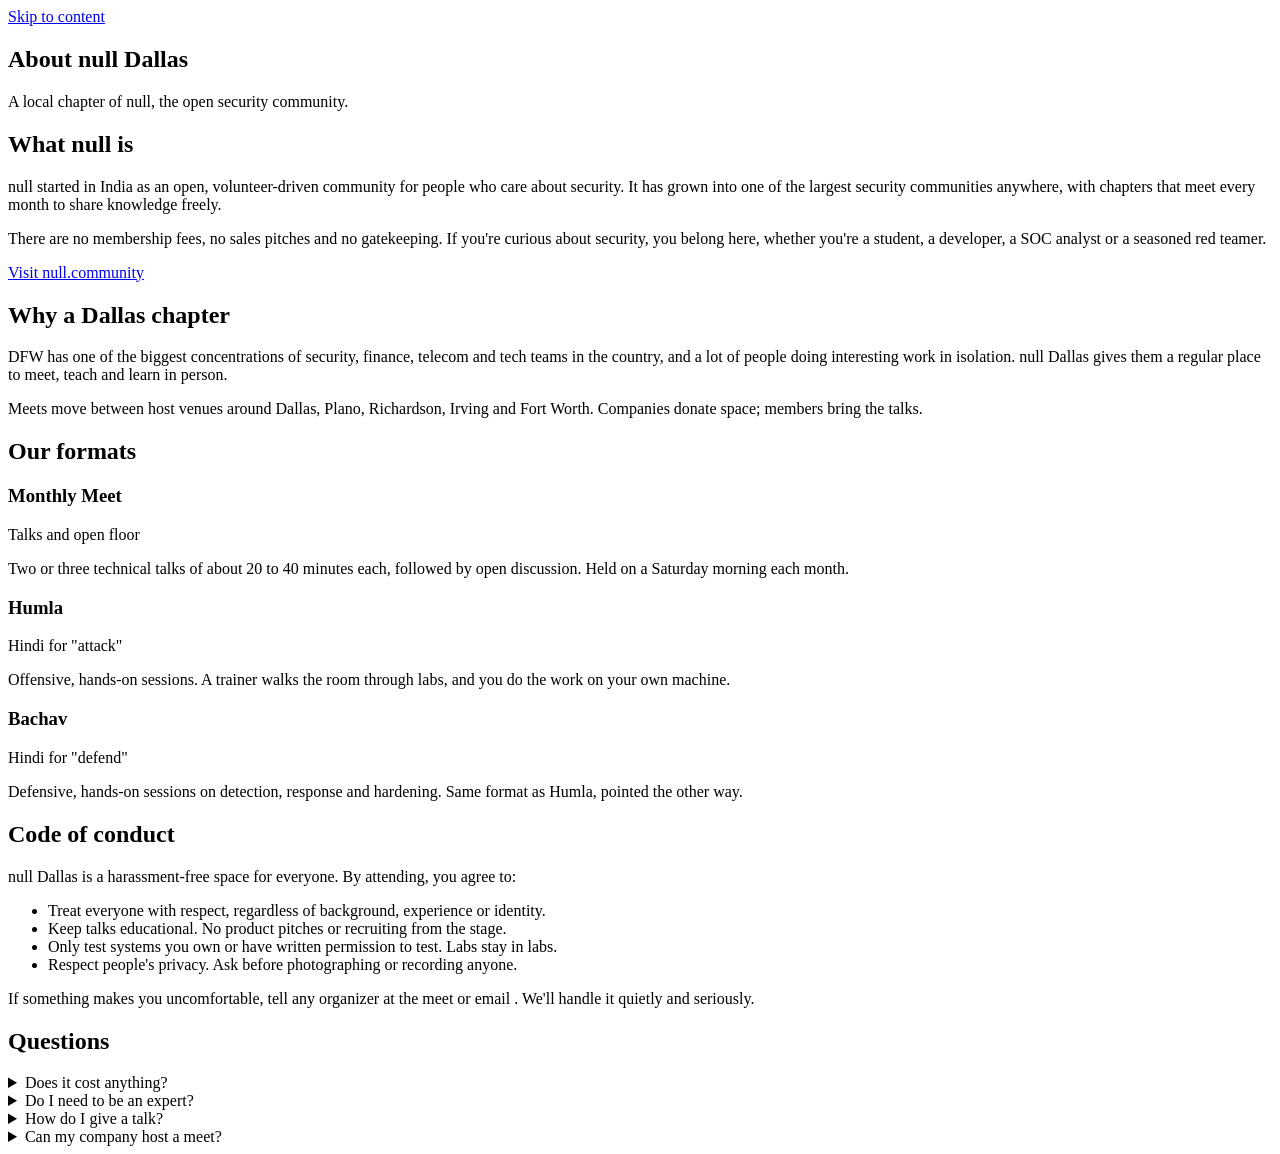
==== about.html @ 43634676 "Add files via upload" ====
<!DOCTYPE html>
<html lang="en">
<head>
<meta charset="utf-8">
<meta name="viewport" content="width=device-width, initial-scale=1">
<title>About — null Dallas</title>
<meta name="description" content="What null is, how null Dallas runs, our formats and code of conduct.">
<meta property="og:title" content="About — null Dallas">
<meta property="og:description" content="What null is, how null Dallas runs, our formats and code of conduct.">
<meta name="theme-color" content="#13203f">
<link rel="icon" href="favicon.svg" type="image/svg+xml">
<link rel="preconnect" href="https://fonts.googleapis.com">
<link rel="preconnect" href="https://fonts.gstatic.com" crossorigin>
<link href="https://fonts.googleapis.com/css2?family=Atkinson+Hyperlegible:wght@400;700&family=Bricolage+Grotesque:opsz,wght@12..96,600..800&display=swap" rel="stylesheet">
<link rel="stylesheet" href="css/style.css">
</head>
<body data-page="about">
<a class="skip" href="#main">Skip to content</a>
<header data-header></header>
<main id="main">
<section class="page-hero"><div class="wrap">
  <h1>About null Dallas</h1>
  <p>A local chapter of null, the open security community.</p>
</div></section>

<section class="section"><div class="wrap two-col">
  <div class="prose">
    <h2>What null is</h2>
    <p>null started in India as an open, volunteer-driven community for people who care about security. It has grown into one of the largest security communities anywhere, with chapters that meet every month to share knowledge freely.</p>
    <p>There are no membership fees, no sales pitches and no gatekeeping. If you're curious about security, you belong here, whether you're a student, a developer, a SOC analyst or a seasoned red teamer.</p>
    <p><a data-href="nullCommunity" href="https://null.community">Visit null.community</a></p>
  </div>
  <div class="prose">
    <h2>Why a Dallas chapter</h2>
    <p>DFW has one of the biggest concentrations of security, finance, telecom and tech teams in the country, and a lot of people doing interesting work in isolation. null Dallas gives them a regular place to meet, teach and learn in person.</p>
    <p>Meets move between host venues around Dallas, Plano, Richardson, Irving and Fort Worth. Companies donate space; members bring the talks.</p>
  </div>
</div></section>

<section class="section band"><div class="wrap">
  <div class="section-head"><div><h2>Our formats</h2></div></div>
  <div class="formats">
    <div class="format meet"><h3>Monthly Meet</h3><p class="native">Talks and open floor</p><p>Two or three technical talks of about 20 to 40 minutes each, followed by open discussion. Held on a Saturday morning each month.</p></div>
    <div class="format humla"><h3>Humla</h3><p class="native">Hindi for "attack"</p><p>Offensive, hands-on sessions. A trainer walks the room through labs, and you do the work on your own machine.</p></div>
    <div class="format bachav"><h3>Bachav</h3><p class="native">Hindi for "defend"</p><p>Defensive, hands-on sessions on detection, response and hardening. Same format as Humla, pointed the other way.</p></div>
  </div>
</div></section>

<section class="section"><div class="wrap two-col">
  <div class="prose" id="code-of-conduct">
    <h2>Code of conduct</h2>
    <p>null Dallas is a harassment-free space for everyone. By attending, you agree to:</p>
    <ul>
      <li>Treat everyone with respect, regardless of background, experience or identity.</li>
      <li>Keep talks educational. No product pitches or recruiting from the stage.</li>
      <li>Only test systems you own or have written permission to test. Labs stay in labs.</li>
      <li>Respect people's privacy. Ask before photographing or recording anyone.</li>
    </ul>
    <p>If something makes you uncomfortable, tell any organizer at the meet or email <a data-email href="#"></a>. We'll handle it quietly and seriously.</p>
  </div>
  <div class="faq">
    <h2>Questions</h2>
    <details><summary>Does it cost anything?</summary><p>No. Every null event is free. Venues are donated by host companies.</p></details>
    <details><summary>Do I need to be an expert?</summary><p>Not at all. Many members come to their first meet knowing very little. Talks span beginner to advanced.</p></details>
    <details><summary>How do I give a talk?</summary><p>Send a proposal through the <a href="get-involved.html">Get involved</a> page. A short outline is enough; organizers will help you shape it.</p></details>
    <details><summary>Can my company host a meet?</summary><p>Yes, please. We need a room for 40 to 80 people with a projector and Wi-Fi on a Saturday morning. See <a href="get-involved.html">Get involved</a>.</p></details>
  </div>
</div></section>
</main>
<footer data-footer></footer>
<script src="js/data.js"></script>
<script src="js/main.js"></script>
</body>
</html>
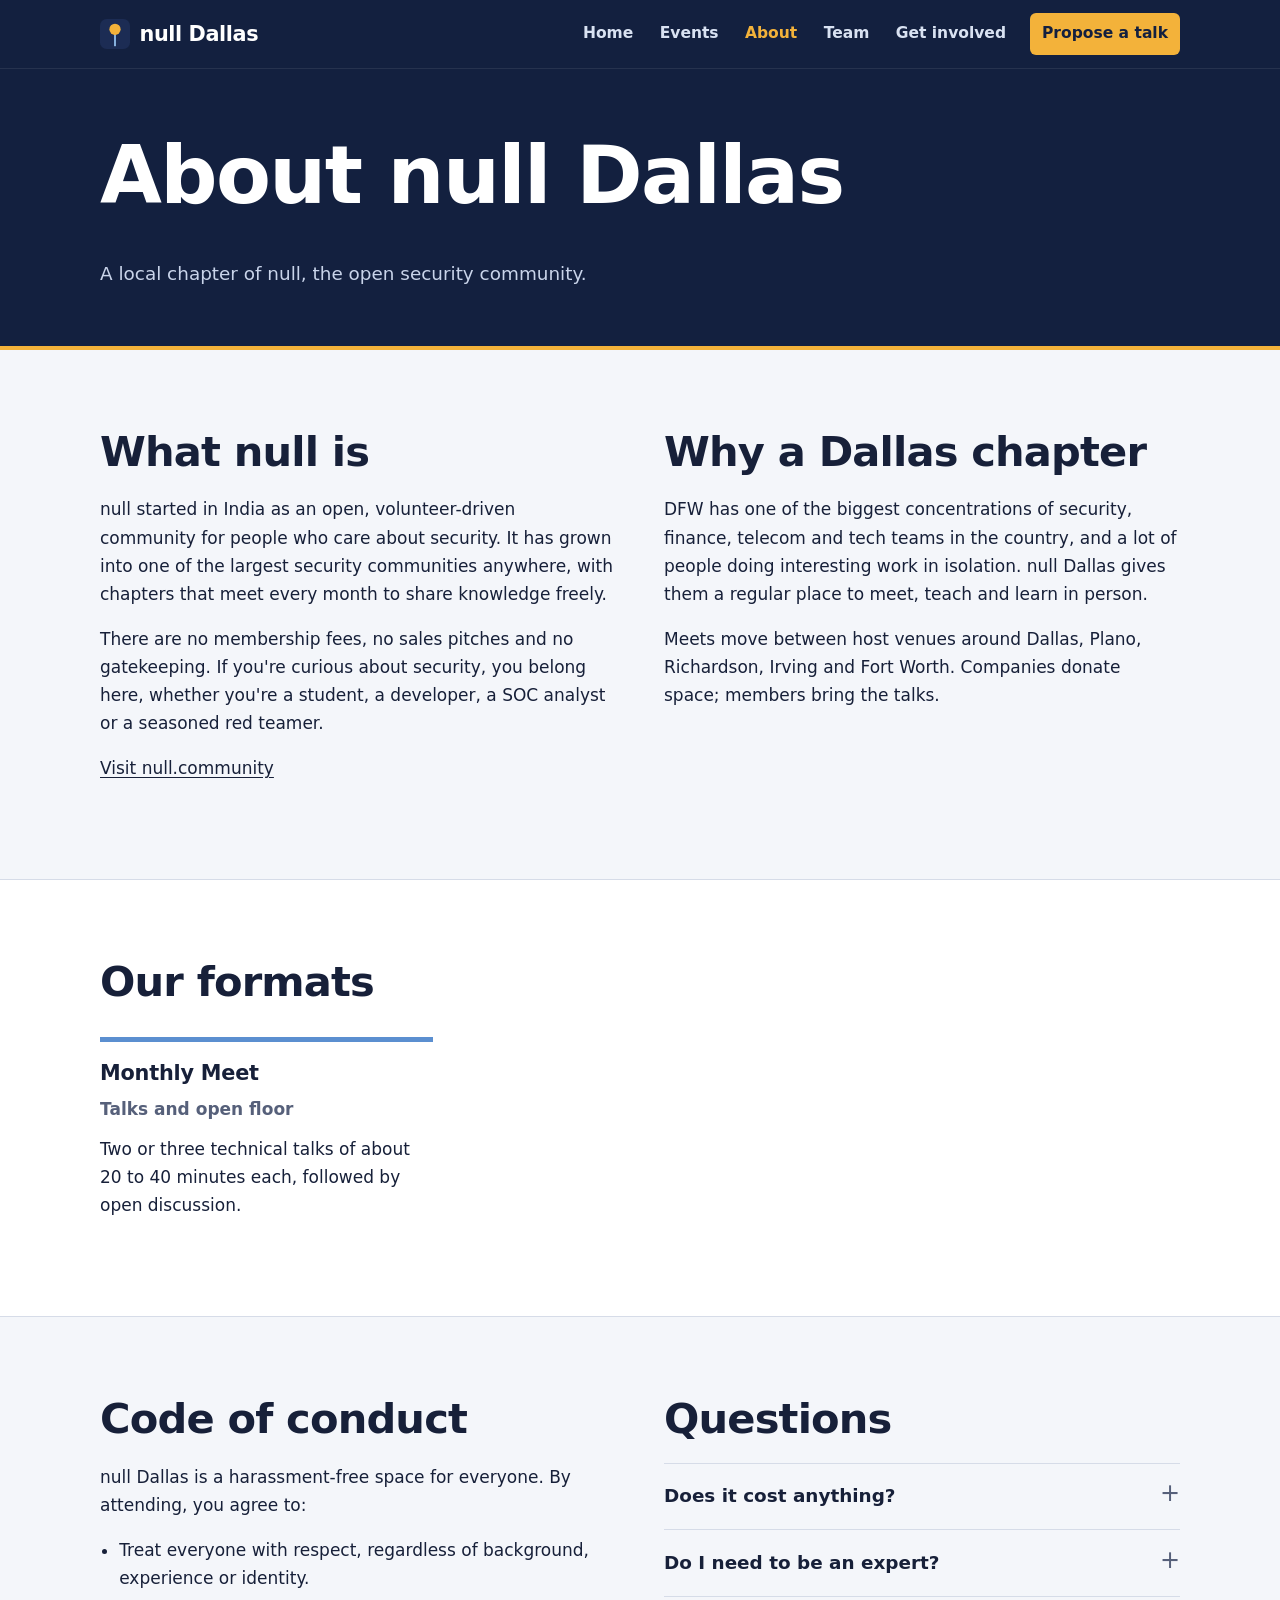
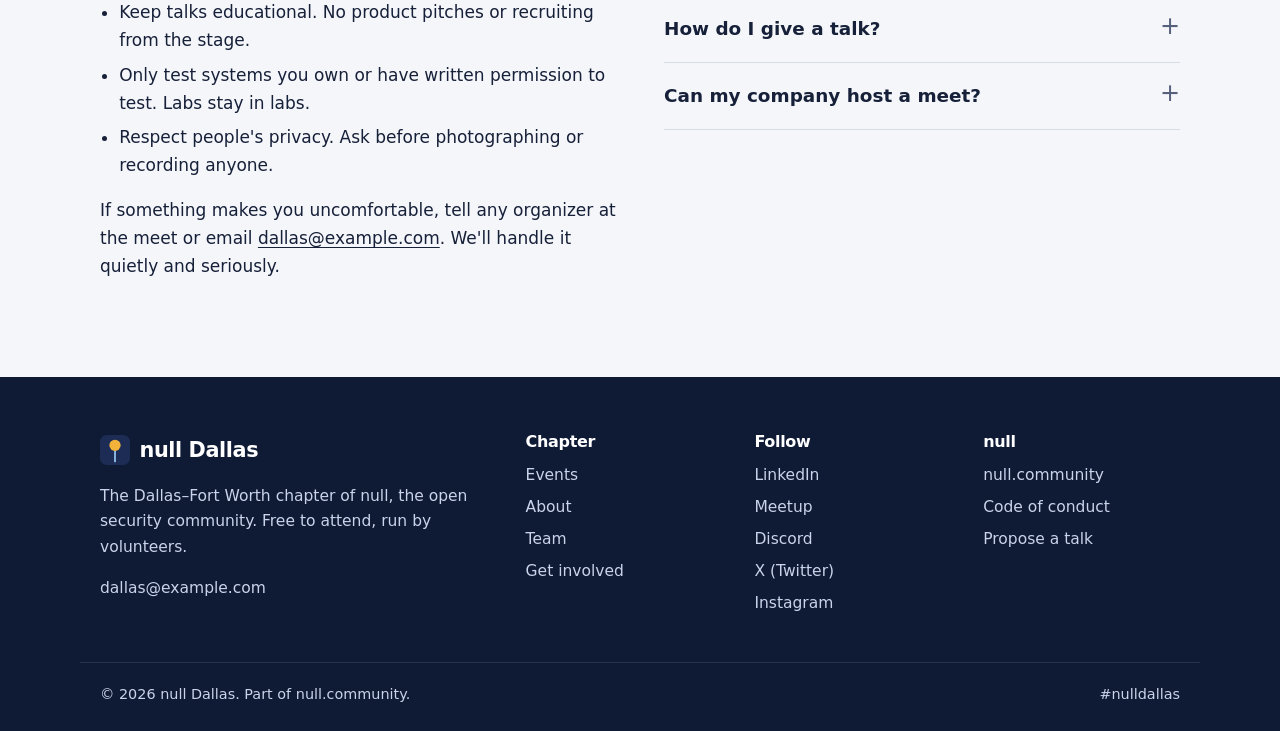
==== commit 747410e8: "Update about.html" ====
--- a/about.html
+++ b/about.html
@@ -3,9 +3,9 @@
 <head>
 <meta charset="utf-8">
 <meta name="viewport" content="width=device-width, initial-scale=1">
-<title>About — null Dallas</title>
+<title>About - null Dallas</title>
 <meta name="description" content="What null is, how null Dallas runs, our formats and code of conduct.">
-<meta property="og:title" content="About — null Dallas">
+<meta property="og:title" content="About - null Dallas">
 <meta property="og:description" content="What null is, how null Dallas runs, our formats and code of conduct.">
 <meta name="theme-color" content="#13203f">
 <link rel="icon" href="favicon.svg" type="image/svg+xml">
@@ -40,9 +40,7 @@
 <section class="section band"><div class="wrap">
   <div class="section-head"><div><h2>Our formats</h2></div></div>
   <div class="formats">
-    <div class="format meet"><h3>Monthly Meet</h3><p class="native">Talks and open floor</p><p>Two or three technical talks of about 20 to 40 minutes each, followed by open discussion. Held on a Saturday morning each month.</p></div>
-    <div class="format humla"><h3>Humla</h3><p class="native">Hindi for "attack"</p><p>Offensive, hands-on sessions. A trainer walks the room through labs, and you do the work on your own machine.</p></div>
-    <div class="format bachav"><h3>Bachav</h3><p class="native">Hindi for "defend"</p><p>Defensive, hands-on sessions on detection, response and hardening. Same format as Humla, pointed the other way.</p></div>
+    <div class="format meet"><h3>Monthly Meet</h3><p class="native">Talks and open floor</p><p>Two or three technical talks of about 20 to 40 minutes each, followed by open discussion.</p></div>
   </div>
 </div></section>
 
@@ -56,14 +54,14 @@
       <li>Only test systems you own or have written permission to test. Labs stay in labs.</li>
       <li>Respect people's privacy. Ask before photographing or recording anyone.</li>
     </ul>
-    <p>If something makes you uncomfortable, tell any organizer at the meet or email <a data-email href="#"></a>. We'll handle it quietly and seriously.</p>
+    <p>If something makes you uncomfortable, tell any organizer at the meet or email <a data-email href="null.dallas.chapter@gmail.com"></a>. We'll handle it quietly and seriously.</p>
   </div>
   <div class="faq">
     <h2>Questions</h2>
     <details><summary>Does it cost anything?</summary><p>No. Every null event is free. Venues are donated by host companies.</p></details>
     <details><summary>Do I need to be an expert?</summary><p>Not at all. Many members come to their first meet knowing very little. Talks span beginner to advanced.</p></details>
-    <details><summary>How do I give a talk?</summary><p>Send a proposal through the <a href="get-involved.html">Get involved</a> page. A short outline is enough; organizers will help you shape it.</p></details>
-    <details><summary>Can my company host a meet?</summary><p>Yes, please. We need a room for 40 to 80 people with a projector and Wi-Fi on a Saturday morning. See <a href="get-involved.html">Get involved</a>.</p></details>
+    <details><summary>How do I give a talk?</summary><p>Send a proposal through the <a href="get-involved.html">Get involved</a> page. </p></details>
+    <details><summary>Can my company host a meet?</summary><p>Yes, please.</p></details>
   </div>
 </div></section>
 </main>
--- a/css/style.css
+++ b/css/style.css
@@ -0,0 +1,232 @@
+/* null Dallas — styles
+   Palette: Dallas at night. Navy sky, sodium-amber lights, the blue edge-lighting of downtown towers. */
+:root {
+  --night: #13203f;
+  --night-2: #1c2c54;
+  --night-3: #0f1a35;
+  --amber: #f3b23a;
+  --amber-hover: #ffc75c;
+  --sky: #8db9e6;
+  --paper: #f4f6fa;
+  --white: #ffffff;
+  --ink: #172039;
+  --muted: #56607a;
+  --line: #d6dce8;
+  --on-night: #c9d4ea;
+
+  --display: "Bricolage Grotesque", "Segoe UI", system-ui, sans-serif;
+  --body: "Atkinson Hyperlegible", system-ui, -apple-system, "Segoe UI", Roboto, sans-serif;
+  --wrap: 1120px;
+}
+
+* { box-sizing: border-box; }
+html { scroll-behavior: smooth; scroll-padding-top: 5rem; }
+body {
+  margin: 0;
+  background: var(--paper);
+  color: var(--ink);
+  font: 1.0625rem/1.65 var(--body);
+  -webkit-font-smoothing: antialiased;
+}
+img { max-width: 100%; display: block; }
+a { color: inherit; text-underline-offset: 3px; }
+:focus-visible { outline: 3px solid var(--amber); outline-offset: 3px; border-radius: 4px; }
+.skip { position: absolute; left: -999px; top: .5rem; background: var(--amber); color: var(--night); padding: .5rem 1rem; z-index: 50; font-weight: 700; }
+.skip:focus { left: .5rem; }
+
+.wrap { max-width: var(--wrap); margin: 0 auto; padding: 0 1.25rem; }
+
+h1, h2, h3, h4 { font-family: var(--display); line-height: 1.08; letter-spacing: -0.02em; margin: 0 0 .5em; }
+h1 { font-size: clamp(2.7rem, 6.4vw, 5rem); font-weight: 800; }
+h2 { font-size: clamp(1.85rem, 3.4vw, 2.6rem); font-weight: 750; }
+h3 { font-size: 1.3rem; font-weight: 700; letter-spacing: -0.01em; }
+p { margin: 0 0 1em; max-width: 65ch; }
+.muted { color: var(--muted); }
+.muted-light { color: var(--on-night); }
+
+/* ---------- Buttons ---------- */
+.btn {
+  display: inline-flex; align-items: center; justify-content: center;
+  padding: .75rem 1.2rem; border-radius: 8px; border: 2px solid transparent;
+  font: 700 1rem/1.2 var(--body); text-decoration: none; cursor: pointer;
+  transition: background-color .15s, border-color .15s, color .15s;
+}
+.btn-amber { background: var(--amber); color: var(--night); }
+.btn-amber:hover { background: var(--amber-hover); }
+.btn-ghost { border-color: rgba(255,255,255,.35); color: #fff; }
+.btn-ghost:hover { border-color: #fff; }
+.btn-ink { background: var(--ink); color: #fff; }
+.btn-ink:hover { background: var(--night-2); }
+.btn-line { border-color: var(--ink); color: var(--ink); }
+.btn-line:hover { background: var(--ink); color: #fff; }
+.btn-row { display: flex; flex-wrap: wrap; gap: .75rem; margin-top: 1.75rem; }
+
+/* ---------- Header ---------- */
+.site-header { background: var(--night); color: #fff; position: sticky; top: 0; z-index: 30; border-bottom: 1px solid rgba(255,255,255,.08); }
+.site-header .wrap { display: flex; align-items: center; justify-content: space-between; height: 4.25rem; position: relative; }
+.brand { display: inline-flex; align-items: center; gap: .6rem; font-family: var(--display); font-weight: 800; font-size: 1.3rem; letter-spacing: -0.02em; text-decoration: none; }
+.brand-mark { width: 30px; height: 30px; flex: none; }
+.nav { display: flex; align-items: center; gap: .15rem; }
+.nav a { text-decoration: none; padding: .5rem .75rem; border-radius: 6px; color: #d9e2f2; font-weight: 700; font-size: .97rem; }
+.nav a:hover { color: #fff; background: rgba(255,255,255,.07); }
+.nav a[aria-current="page"] { color: var(--amber); }
+.nav .nav-cta { background: var(--amber); color: var(--night); margin-left: .6rem; }
+.nav .nav-cta:hover { background: var(--amber-hover); color: var(--night); }
+.menu-btn { display: none; background: none; color: #fff; border: 2px solid rgba(255,255,255,.3); border-radius: 6px; padding: .4rem .8rem; font: 700 .95rem var(--body); cursor: pointer; }
+
+@media (max-width: 860px) {
+  .menu-btn { display: inline-flex; }
+  .nav { display: none; position: absolute; top: 4.25rem; left: 0; right: 0; flex-direction: column; align-items: stretch; background: var(--night); padding: .5rem 1.25rem 1.25rem; border-bottom: 1px solid rgba(255,255,255,.1); }
+  .nav.open { display: flex; }
+  .nav a { padding: .8rem .5rem; }
+  .nav .nav-cta { margin: .5rem 0 0; text-align: center; }
+}
+
+/* ---------- Home hero ---------- */
+.hero { background: var(--night); color: #fff; position: relative; overflow: hidden; }
+.hero-grid {
+  display: grid; grid-template-columns: 1.3fr 1fr; gap: 3.5rem; align-items: center;
+  padding-top: 4.5rem; padding-bottom: 15rem; position: relative; z-index: 1;
+}
+.hero h1 { max-width: 14ch; }
+.hero .lede { color: var(--on-night); font-size: 1.2rem; max-width: 46ch; }
+.hero-facts { display: flex; flex-wrap: wrap; gap: 2rem; margin: 2.25rem 0 0; padding: 0; list-style: none; color: var(--on-night); }
+.hero-facts b { display: block; color: #fff; font-family: var(--display); font-size: 1.15rem; }
+
+.ticket {
+  background: var(--night-2); border: 1px solid rgba(141,185,230,.25); border-radius: 16px;
+  padding: 1.75rem; position: relative;
+  box-shadow: 0 30px 60px -30px rgba(0,0,0,.6);
+}
+.ticket::before { /* perforation edge, like a ticket stub */
+  content: ""; position: absolute; left: 1.75rem; right: 1.75rem; top: 6.9rem;
+  border-top: 2px dashed rgba(141,185,230,.25);
+}
+.ticket-label { color: var(--sky); font-weight: 700; margin: 0 0 .25rem; display: flex; align-items: center; gap: .5rem; }
+.ticket-date { font-family: var(--display); font-weight: 800; font-size: 2.6rem; line-height: 1; color: var(--amber); margin: 0 0 2.25rem; display: flex; align-items: baseline; gap: .75rem; }
+.ticket-date span { font-size: 1rem; font-weight: 600; color: var(--on-night); letter-spacing: 0; }
+.ticket-title { font-size: 1.5rem; margin-bottom: .5rem; }
+.ticket-meta { color: var(--on-night); margin-bottom: 1.25rem; }
+
+.skyline { position: absolute; left: 0; right: 0; bottom: 0; width: 100%; height: 250px; display: block; }
+.skyline .far { fill: var(--night-2); }
+.skyline .near { fill: var(--night-3); }
+.skyline .edge { fill: none; stroke: var(--sky); stroke-width: 1.5; opacity: .75; }
+.skyline .ball { fill: var(--amber); opacity: 0; }
+.skyline .ball-glow { fill: var(--amber); opacity: 0; }
+.skyline .win { fill: #f7cf7a; opacity: 0; }
+.skyline.lit .ball { animation: on .8s .1s forwards; --o: 1; }
+.skyline.lit .ball-glow { animation: on 1.2s .2s forwards; --o: .18; }
+.skyline.lit .win { animation: on .5s var(--d, 1s) forwards; }
+@keyframes on { to { opacity: var(--o, .8); } }
+
+/* ---------- Page hero (inner pages) ---------- */
+.page-hero { background: var(--night); color: #fff; padding: 4rem 0 3.5rem; border-bottom: 4px solid var(--amber); }
+.page-hero p { color: var(--on-night); font-size: 1.15rem; margin: 0; }
+
+/* ---------- Sections ---------- */
+.section { padding: 5rem 0; }
+.section:not(.band):not(.follow) + .section:not(.band):not(.follow) { padding-top: 0; }
+.section-head { display: flex; justify-content: space-between; align-items: flex-end; gap: 1rem 2rem; flex-wrap: wrap; margin-bottom: 2rem; }
+.section-head h2 { margin: 0; }
+.section-head p { margin: .5rem 0 0; color: var(--muted); }
+.band { background: var(--white); border-top: 1px solid var(--line); border-bottom: 1px solid var(--line); }
+
+/* ---------- Events ---------- */
+.event-list { list-style: none; margin: 0; padding: 0; border-top: 1px solid var(--line); }
+.event { display: grid; grid-template-columns: 5.25rem 1fr auto; gap: 1.5rem; align-items: start; padding: 1.6rem 0; border-bottom: 1px solid var(--line); }
+.event-date { font-family: var(--display); display: flex; flex-direction: column; align-items: center; background: var(--white); border: 1px solid var(--line); border-radius: 10px; padding: .55rem 0 .6rem; }
+.event-date .m { font-weight: 700; color: var(--muted); font-size: .95rem; }
+.event-date .d { font-weight: 800; font-size: 2.1rem; line-height: 1; }
+.event.past .event-date { background: transparent; }
+.event h3 { margin: .4rem 0 .35rem; }
+.event-meta { color: var(--muted); margin: 0; }
+.event-summary { margin: .6rem 0 0; }
+.event-action { align-self: center; }
+.attended { color: var(--muted); white-space: nowrap; }
+.attended b { color: var(--ink); font-family: var(--display); font-size: 1.4rem; }
+.empty { padding: 2rem 0; color: var(--muted); border-bottom: 1px solid var(--line); }
+
+.event-tag { display: inline-block; font-size: .85rem; font-weight: 700; padding: .12rem .6rem; border-radius: 99px; background: #e2ebf8; color: #27457a; }
+.tag-humla { background: #fcebc7; color: #734800; }
+.tag-bachav { background: #dcefe3; color: #1f5c37; }
+.sample { display: inline-block; margin-left: .4rem; font: 700 .75rem/1 var(--body); padding: .3rem .5rem; border-radius: 4px; background: #ffe3e3; color: #9b1c1c; vertical-align: middle; }
+
+@media (max-width: 700px) {
+  .event { grid-template-columns: 4.25rem 1fr; gap: 1rem; }
+  .event-action { grid-column: 2; }
+  .event-date .d { font-size: 1.7rem; }
+}
+
+/* ---------- Formats ---------- */
+.formats { display: grid; grid-template-columns: repeat(3, 1fr); gap: 2.5rem; }
+.format { border-top: 5px solid var(--c, var(--sky)); padding-top: 1.25rem; }
+.format .native { font-family: var(--display); color: var(--muted); font-weight: 600; margin-bottom: .75rem; }
+.format.meet { --c: #5b8fd0; }
+.format.humla { --c: var(--amber); }
+.format.bachav { --c: #3f9d66; }
+@media (max-width: 860px) { .formats { grid-template-columns: 1fr; gap: 2rem; } }
+
+/* ---------- Follow ---------- */
+.follow { background: var(--night); color: #fff; }
+.follow .section-head p { color: var(--on-night); }
+.social-grid { display: grid; grid-template-columns: repeat(auto-fit, minmax(190px, 1fr)); gap: 1rem; }
+.social { display: block; padding: 1.15rem 1.25rem; border: 1px solid rgba(255,255,255,.16); border-radius: 12px; text-decoration: none; transition: border-color .15s, background-color .15s; }
+.social:hover { border-color: var(--amber); background: rgba(255,255,255,.03); }
+.social strong { display: block; font-family: var(--display); font-size: 1.15rem; margin-bottom: .15rem; }
+.social span { color: var(--on-night); font-size: .95rem; }
+
+/* ---------- Content pages ---------- */
+.two-col { display: grid; grid-template-columns: 1fr 1fr; gap: 3rem; }
+@media (max-width: 860px) { .two-col { grid-template-columns: 1fr; gap: 1.5rem; } }
+.prose h2 { margin-top: 2.5rem; }
+.prose h2:first-child { margin-top: 0; }
+.prose ul { padding-left: 1.2rem; max-width: 65ch; }
+.prose li { margin-bottom: .4rem; }
+
+.faq details { border-bottom: 1px solid var(--line); padding: 1.1rem 0; }
+.faq details:first-of-type { border-top: 1px solid var(--line); }
+.faq summary { font-family: var(--display); font-weight: 700; font-size: 1.15rem; cursor: pointer; list-style: none; display: flex; justify-content: space-between; gap: 1rem; }
+.faq summary::-webkit-details-marker { display: none; }
+.faq summary::after { content: "+"; font-weight: 400; font-size: 1.5rem; line-height: 1; color: var(--muted); }
+.faq details[open] summary::after { content: "−"; }
+.faq details p { margin: .75rem 0 0; }
+
+.ways { display: grid; grid-template-columns: repeat(2, 1fr); gap: 1.25rem; }
+.way { background: var(--white); border: 1px solid var(--line); border-radius: 14px; padding: 1.75rem; display: flex; flex-direction: column; }
+.way p { color: var(--muted); flex: 1; }
+.way .btn { align-self: flex-start; }
+@media (max-width: 760px) { .ways { grid-template-columns: 1fr; } }
+
+.team-grid { display: grid; grid-template-columns: repeat(auto-fill, minmax(230px, 1fr)); gap: 1.25rem; }
+.member { background: var(--white); border: 1px solid var(--line); border-radius: 14px; padding: 1.5rem; }
+.avatar { width: 72px; height: 72px; border-radius: 50%; object-fit: cover; display: grid; place-items: center; background: var(--night); color: var(--amber); font: 800 1.5rem var(--display); margin-bottom: 1rem; }
+.member h3 { margin-bottom: .2rem; }
+.member .role { color: var(--muted); margin-bottom: .75rem; }
+
+/* ---------- Footer ---------- */
+.site-footer { background: var(--night-3); color: var(--on-night); padding: 3.5rem 0 1.5rem; font-size: .97rem; }
+.footer-grid { display: grid; grid-template-columns: 2fr 1fr 1fr 1fr; gap: 2rem; }
+.site-footer .brand { color: #fff; margin-bottom: 1rem; }
+.site-footer h4 { color: #fff; font-size: 1rem; margin-bottom: .75rem; }
+.site-footer ul { list-style: none; margin: 0; padding: 0; }
+.site-footer li { margin-bottom: .4rem; }
+.site-footer a { text-decoration: none; }
+.site-footer a:hover { color: #fff; text-decoration: underline; }
+.footer-base { display: flex; justify-content: space-between; flex-wrap: wrap; gap: .5rem; margin-top: 2.5rem; padding-top: 1.25rem; border-top: 1px solid rgba(255,255,255,.1); font-size: .9rem; }
+@media (max-width: 760px) { .footer-grid { grid-template-columns: 1fr 1fr; } .footer-grid > div:first-child { grid-column: 1 / -1; } }
+
+/* ---------- Responsive hero ---------- */
+@media (max-width: 900px) {
+  .hero-grid { grid-template-columns: 1fr; gap: 2.5rem; padding-top: 3rem; padding-bottom: 12rem; }
+  .skyline { height: 190px; }
+}
+
+/* ---------- Motion preferences ---------- */
+@media (prefers-reduced-motion: reduce) {
+  html { scroll-behavior: auto; }
+  .skyline .win, .skyline .ball, .skyline .ball-glow { animation: none !important; opacity: var(--o, .8); }
+  .skyline .ball { --o: 1; }
+  .skyline .ball-glow { --o: .18; }
+  .btn, .social { transition: none; }
+}
